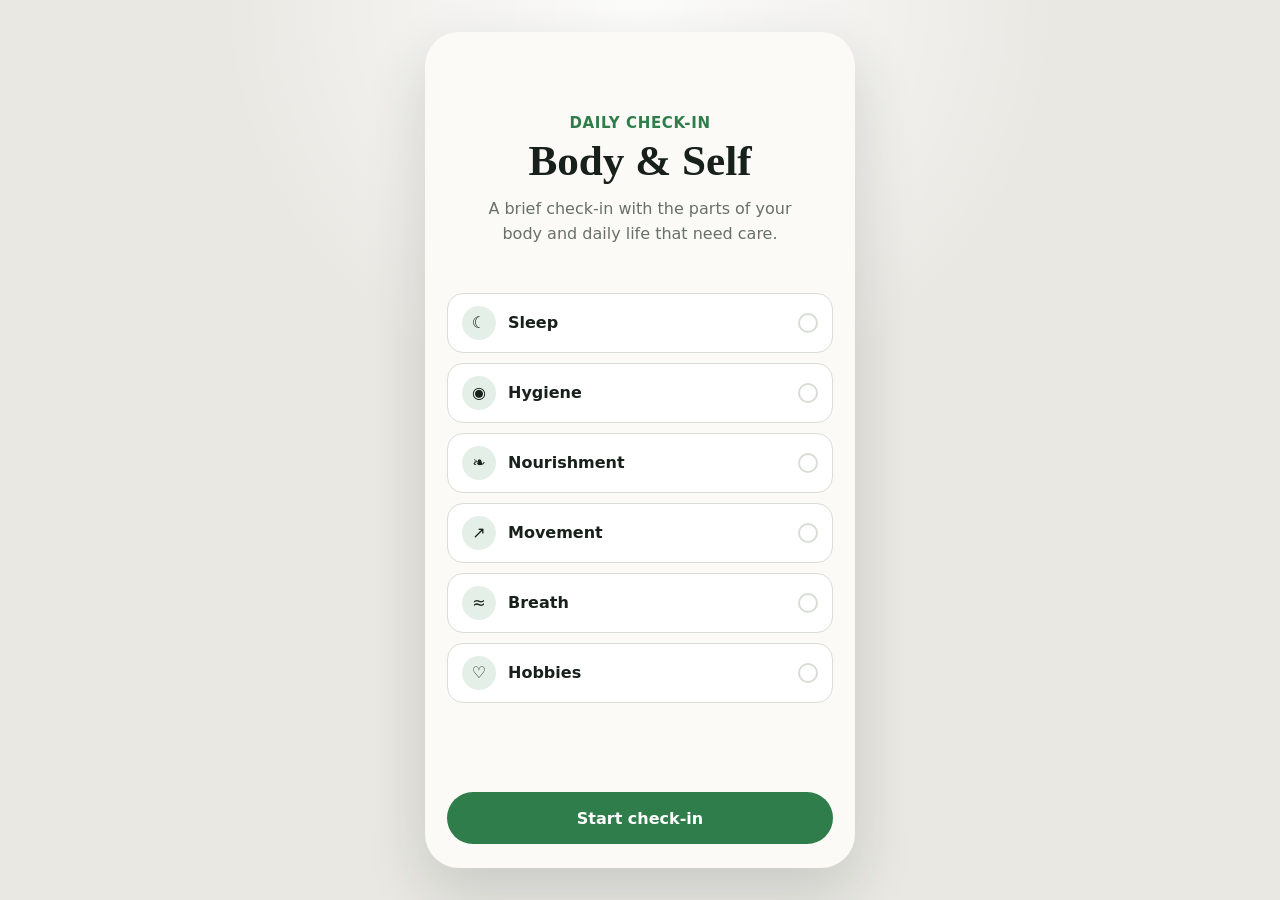
==== index.html @ 9c19ec41 "Load interaction styles" ====
<!doctype html>
<html lang="en">
  <head>
    <meta charset="UTF-8" />
    <meta name="viewport" content="width=device-width, initial-scale=1.0" />
    <meta name="theme-color" content="#f7f5ef" />
    <title>Body & Self Daily Check-In</title>
    <link rel="stylesheet" href="styles.css" />
    <link rel="stylesheet" href="interactions.css" />
  </head>
  <body>
    <main class="app-shell" aria-live="polite">
      <section id="start-screen" class="screen screen--active" aria-labelledby="start-title">
        <header class="start-header"><p class="eyebrow">Daily Check-In</p><h1 id="start-title">Body &amp; Self</h1><p class="intro">A brief check-in with the parts of your body and daily life that need care.</p></header>
        <div id="category-preview" class="category-preview" aria-label="Check-in areas"></div>
        <button id="start-button" class="primary-button" type="button">Start check-in</button>
      </section>
      <section id="checkin-screen" class="screen" aria-labelledby="question-title">
        <header class="checkin-header"><button id="back-button" class="icon-button" type="button" aria-label="Go back">←</button><div class="progress-wrap" aria-label="Check-in progress"><span id="step-label" class="step-label"></span><div class="progress-track" aria-hidden="true"><div id="progress-fill" class="progress-fill"></div></div></div><div class="header-spacer" aria-hidden="true"></div></header>
        <div class="question-block"><div id="category-icon" class="category-icon" aria-hidden="true"></div><h2 id="question-title"></h2></div>
        <div class="slider-block"><input id="feeling-slider" class="feeling-slider" type="range" min="0" max="100" step="1" value="50" aria-describedby="slider-labels" /><div id="slider-labels" class="slider-labels"><span id="low-label"></span><span id="high-label"></span></div></div>
        <section class="ritual-section" aria-labelledby="ritual-title"><div class="section-heading-row"><h3 id="ritual-title">Your rituals</h3><span id="ritual-count" class="ritual-count"></span></div><div id="ritual-list" class="ritual-list" aria-describedby="ritual-reorder-hint"></div><p id="ritual-reorder-hint" class="sr-only">Drag rituals to move them above or below one another.</p><button id="open-add-ritual" class="secondary-button" type="button">＋ Add ritual</button></section>
        <button id="next-button" class="primary-button" type="button">Next</button>
      </section>
      <section id="complete-screen" class="screen" aria-labelledby="complete-title"><div class="complete-mark" aria-hidden="true">✓</div><p class="eyebrow">Check-in complete</p><h1 id="complete-title">You checked in with yourself.</h1><p class="intro">Your answers and rituals have been saved for this session.</p><div id="summary-list" class="summary-list"></div><button id="restart-button" class="primary-button" type="button">Check in again</button></section>
      <div id="page-transition" class="page-transition" aria-hidden="true"><div class="firework-burst"><span></span><span></span><span></span><span></span><span></span><span></span><span></span><span></span><span></span><span></span><span></span><span></span></div></div>
    </main>
    <div id="ritual-modal" class="modal-backdrop" hidden><section class="modal-sheet" role="dialog" aria-modal="true" aria-labelledby="modal-title"><div class="modal-handle" aria-hidden="true"></div><div class="modal-header"><h2 id="modal-title">Add ritual</h2><button id="close-modal" class="icon-button" type="button" aria-label="Close">×</button></div><label class="field-label" for="ritual-input">Name your ritual</label><input id="ritual-input" class="text-input" type="text" maxlength="40" placeholder="e.g. Dim the lights" /><div class="suggestion-section"><h3>Suggestions</h3><div id="suggestion-list" class="suggestion-list"></div></div><button id="add-ritual-button" class="primary-button" type="button" disabled>Add ritual</button></section></div>
    <script src="app.js"></script>
  </body>
</html>
---- styles.css ----
:root {
  color-scheme: light;
  --page: #e9e8e3;
  --surface: #fbfaf6;
  --surface-strong: #ffffff;
  --text: #17201a;
  --muted: #677069;
  --line: #d9ddd7;
  --green: #2f7d4a;
  --green-dark: #235e39;
  --green-soft: #e4f0e7;
  --danger: #8a3d3d;
  --shadow: 0 24px 60px rgba(31, 43, 35, 0.16);
  font-family: Inter, ui-sans-serif, system-ui, -apple-system, BlinkMacSystemFont, "Segoe UI", sans-serif;
}

* {
  box-sizing: border-box;
}

body {
  min-height: 100vh;
  margin: 0;
  background:
    radial-gradient(circle at top, rgba(255,255,255,.9), transparent 38%),
    var(--page);
  color: var(--text);
}

button,
input {
  font: inherit;
}

button {
  cursor: pointer;
}

.app-shell {
  width: min(100%, 430px);
  min-height: 100dvh;
  margin: 0 auto;
  background: var(--surface);
  position: relative;
  overflow: hidden;
}

.screen {
  display: none;
  min-height: 100dvh;
  padding: 28px 22px 24px;
}

.screen--active {
  display: flex;
  flex-direction: column;
}

.start-header {
  text-align: center;
  margin: 54px 0 30px;
}

.eyebrow {
  margin: 0 0 6px;
  color: var(--green);
  font-size: .94rem;
  font-weight: 700;
  letter-spacing: .04em;
  text-transform: uppercase;
}

h1,
h2,
h3,
p {
  margin-top: 0;
}

h1,
h2 {
  font-family: Georgia, "Times New Roman", serif;
  font-weight: 600;
}

h1 {
  font-size: clamp(2rem, 8vw, 2.7rem);
  line-height: 1.05;
  margin-bottom: 14px;
}

h2 {
  font-size: clamp(1.8rem, 7vw, 2.25rem);
  line-height: 1.12;
}

h3 {
  font-size: 1rem;
}

.intro {
  color: var(--muted);
  line-height: 1.55;
  max-width: 34ch;
  margin-left: auto;
  margin-right: auto;
}

.category-preview {
  display: grid;
  gap: 10px;
  margin-bottom: 24px;
}

.category-row,
.ritual-row,
.summary-row {
  display: flex;
  align-items: center;
  gap: 12px;
  min-height: 54px;
  padding: 12px 14px;
  border: 1px solid var(--line);
  border-radius: 16px;
  background: var(--surface-strong);
}

.category-row__icon {
  display: grid;
  place-items: center;
  width: 34px;
  height: 34px;
  flex: 0 0 auto;
  border-radius: 50%;
  background: var(--green-soft);
}

.category-row__name {
  font-weight: 650;
}

.category-row__dot {
  width: 20px;
  height: 20px;
  border: 2px solid var(--line);
  border-radius: 50%;
  margin-left: auto;
}

.primary-button,
.secondary-button {
  width: 100%;
  min-height: 52px;
  border-radius: 999px;
  font-weight: 750;
}

.primary-button {
  border: 0;
  background: var(--green);
  color: white;
  margin-top: auto;
}

.primary-button:hover:not(:disabled) {
  background: var(--green-dark);
}

.primary-button:disabled {
  opacity: .42;
  cursor: default;
}

.secondary-button {
  border: 1px dashed #8aac95;
  background: transparent;
  color: var(--green-dark);
}

.checkin-header {
  display: grid;
  grid-template-columns: 42px 1fr 42px;
  align-items: start;
  gap: 14px;
}

.icon-button {
  width: 42px;
  height: 42px;
  border: 0;
  border-radius: 50%;
  background: transparent;
  color: var(--text);
  font-size: 1.45rem;
}

.icon-button:hover {
  background: #efefe9;
}

.progress-wrap {
  padding-top: 5px;
  text-align: center;
}

.step-label {
  display: block;
  margin-bottom: 9px;
  color: var(--muted);
  font-size: .83rem;
}

.progress-track {
  height: 5px;
  overflow: hidden;
  border-radius: 999px;
  background: #e1e4df;
}

.progress-fill {
  width: 0;
  height: 100%;
  border-radius: inherit;
  background: var(--green);
  transition: width .25s ease;
}

.question-block {
  text-align: center;
  margin: 32px 0 34px;
}

.category-icon {
  display: grid;
  place-items: center;
  width: 64px;
  height: 64px;
  margin: 0 auto 18px;
  border-radius: 50%;
  background: var(--green-soft);
  font-size: 1.8rem;
}

.slider-block {
  margin-bottom: 34px;
}

.feeling-slider {
  width: 100%;
  accent-color: var(--green);
}

.slider-labels {
  display: flex;
  justify-content: space-between;
  margin-top: 8px;
  color: var(--muted);
  font-size: .82rem;
}

.ritual-section {
  margin-bottom: 22px;
}

.section-heading-row {
  display: flex;
  align-items: center;
  justify-content: space-between;
  margin-bottom: 10px;
}

.section-heading-row h3,
.suggestion-section h3 {
  margin-bottom: 0;
}

.ritual-count {
  color: var(--muted);
  font-size: .82rem;
}

.ritual-list {
  display: grid;
  gap: 9px;
  margin-bottom: 12px;
}

.ritual-row {
  min-height: 50px;
}

.ritual-row__name {
  flex: 1;
}

.remove-ritual {
  width: 36px;
  height: 36px;
  border: 0;
  border-radius: 50%;
  background: transparent;
  color: var(--muted);
  font-size: 1.2rem;
}

.remove-ritual:hover {
  background: #f4eaea;
  color: var(--danger);
}

.complete-mark {
  display: grid;
  place-items: center;
  width: 80px;
  height: 80px;
  margin: 70px auto 24px;
  border-radius: 50%;
  background: var(--green-soft);
  color: var(--green);
  font-size: 2.3rem;
  font-weight: 800;
}

#complete-screen {
  text-align: center;
}

.summary-list {
  display: grid;
  gap: 9px;
  margin: 28px 0;
  text-align: left;
}

.summary-row {
  justify-content: space-between;
}

.summary-row__value {
  color: var(--green-dark);
  font-weight: 700;
}

.modal-backdrop {
  position: fixed;
  inset: 0;
  z-index: 20;
  display: flex;
  align-items: flex-end;
  justify-content: center;
  background: rgba(20, 26, 22, .44);
}

.modal-backdrop[hidden] {
  display: none;
}

.modal-sheet {
  width: min(100%, 430px);
  padding: 12px 22px 24px;
  border-radius: 26px 26px 0 0;
  background: var(--surface);
  box-shadow: var(--shadow);
}

.modal-handle {
  width: 42px;
  height: 5px;
  margin: 0 auto 8px;
  border-radius: 999px;
  background: #c8ccc7;
}

.modal-header {
  display: flex;
  align-items: center;
  justify-content: space-between;
  margin-bottom: 18px;
}

.modal-header h2 {
  margin: 0;
  font-family: inherit;
  font-size: 1.25rem;
}

.field-label {
  display: block;
  margin-bottom: 8px;
  font-weight: 650;
}

.text-input {
  width: 100%;
  min-height: 50px;
  padding: 0 14px;
  border: 1px solid var(--line);
  border-radius: 14px;
  background: white;
  color: var(--text);
}

.text-input:focus {
  outline: 3px solid rgba(47, 125, 74, .18);
  border-color: var(--green);
}

.suggestion-section {
  margin: 24px 0;
}

.suggestion-section h3 {
  margin-bottom: 10px;
}

.suggestion-list {
  display: flex;
  flex-wrap: wrap;
  gap: 9px;
}

.suggestion-chip {
  min-height: 40px;
  padding: 0 14px;
  border: 1px solid var(--line);
  border-radius: 999px;
  background: white;
  color: var(--text);
}

.suggestion-chip:hover {
  border-color: #8aac95;
  background: var(--green-soft);
}

@media (min-width: 600px) {
  body {
    padding: 32px 0;
  }

  .app-shell {
    min-height: min(860px, calc(100dvh - 64px));
    border-radius: 34px;
    box-shadow: var(--shadow);
  }

  .screen {
    min-height: min(860px, calc(100dvh - 64px));
  }
}
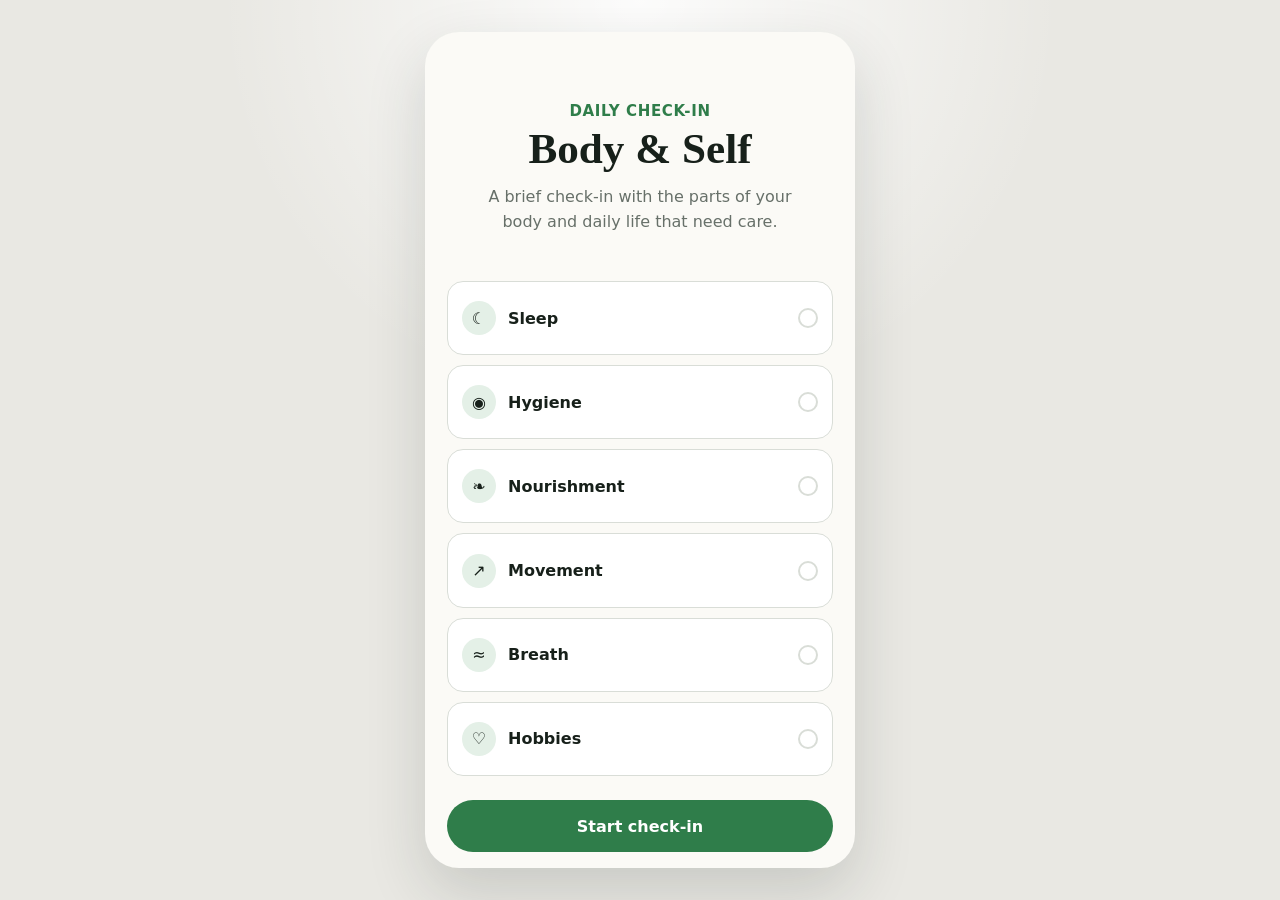
==== commit da53eea0: "Load responsive phone layout" ====
--- a/index.html
+++ b/index.html
@@ -2,11 +2,14 @@
 <html lang="en">
   <head>
     <meta charset="UTF-8" />
-    <meta name="viewport" content="width=device-width, initial-scale=1.0" />
+    <meta name="viewport" content="width=device-width, initial-scale=1.0, viewport-fit=cover" />
     <meta name="theme-color" content="#f7f5ef" />
     <title>Body & Self Daily Check-In</title>
     <link rel="stylesheet" href="styles.css" />
     <link rel="stylesheet" href="interactions.css" />
+    <link rel="stylesheet" href="drag.css" />
+    <link rel="stylesheet" href="slider.css" />
+    <link rel="stylesheet" href="responsive.css" />
   </head>
   <body>
     <main class="app-shell" aria-live="polite">
@@ -27,5 +30,6 @@
     </main>
     <div id="ritual-modal" class="modal-backdrop" hidden><section class="modal-sheet" role="dialog" aria-modal="true" aria-labelledby="modal-title"><div class="modal-handle" aria-hidden="true"></div><div class="modal-header"><h2 id="modal-title">Add ritual</h2><button id="close-modal" class="icon-button" type="button" aria-label="Close">×</button></div><label class="field-label" for="ritual-input">Name your ritual</label><input id="ritual-input" class="text-input" type="text" maxlength="40" placeholder="e.g. Dim the lights" /><div class="suggestion-section"><h3>Suggestions</h3><div id="suggestion-list" class="suggestion-list"></div></div><button id="add-ritual-button" class="primary-button" type="button" disabled>Add ritual</button></section></div>
     <script src="app.js"></script>
+    <script src="slider.js"></script>
   </body>
 </html>
--- a/interactions.css
+++ b/interactions.css
@@ -0,0 +1,191 @@
+.sr-only {
+  position: absolute;
+  width: 1px;
+  height: 1px;
+  padding: 0;
+  margin: -1px;
+  overflow: hidden;
+  clip: rect(0, 0, 0, 0);
+  white-space: nowrap;
+  border: 0;
+}
+
+.ritual-row {
+  position: relative;
+  touch-action: none;
+  user-select: none;
+  transition: transform 150ms ease, border-color 150ms ease, background 150ms ease, opacity 150ms ease;
+}
+
+.drag-handle {
+  flex: 0 0 auto;
+  color: #9aa29c;
+  font-size: 1rem;
+  letter-spacing: -0.25em;
+  cursor: grab;
+}
+
+.is-dragging,
+.is-dragging * {
+  cursor: grabbing !important;
+}
+
+.ritual-list--sorting .ritual-row:not(.ritual-row--dragging) {
+  transition: transform 150ms ease, margin 150ms ease, border-color 150ms ease;
+}
+
+.ritual-row--dragging {
+  opacity: 0.16;
+  border-style: dashed;
+  border-color: var(--green);
+  background: var(--green-soft);
+}
+
+.ritual-row--ghost {
+  position: fixed;
+  z-index: 100;
+  pointer-events: none;
+  margin: 0;
+  opacity: 0.96;
+  border-color: var(--green);
+  box-shadow: 0 14px 30px rgba(31, 43, 35, 0.2);
+  transform: scale(1.02);
+}
+
+.ritual-row.drop-before::before,
+.ritual-row.drop-after::after {
+  content: "";
+  position: absolute;
+  left: 12px;
+  right: 12px;
+  height: 3px;
+  border-radius: 999px;
+  background: var(--green);
+  box-shadow: 0 0 0 4px var(--green-soft);
+}
+
+.ritual-row.drop-before::before {
+  top: -7px;
+}
+
+.ritual-row.drop-after::after {
+  bottom: -7px;
+}
+
+.screen--fading-out {
+  animation: screenFadeOut 150ms ease forwards;
+  pointer-events: none;
+}
+
+.screen--fading-in {
+  animation: screenFadeIn 240ms ease both;
+  pointer-events: none;
+}
+
+@keyframes screenFadeOut {
+  to {
+    opacity: 0;
+    transform: translateY(-4px) scale(0.995);
+  }
+}
+
+@keyframes screenFadeIn {
+  from {
+    opacity: 0;
+    transform: translateY(5px) scale(0.995);
+  }
+  to {
+    opacity: 1;
+    transform: none;
+  }
+}
+
+.page-transition {
+  position: absolute;
+  inset: 0;
+  z-index: 30;
+  display: grid;
+  place-items: center;
+  pointer-events: none;
+  opacity: 0;
+}
+
+.page-transition--active {
+  opacity: 1;
+}
+
+.firework-burst {
+  position: relative;
+  width: 34px;
+  height: 34px;
+  transform: scale(0.5);
+}
+
+.page-transition--active .firework-burst {
+  animation: burstCore 280ms cubic-bezier(.2,.8,.2,1) both;
+}
+
+.firework-burst::after {
+  content: "";
+  position: absolute;
+  inset: 12px;
+  border-radius: 50%;
+  background: var(--green);
+}
+
+.firework-burst span {
+  position: absolute;
+  left: 15px;
+  top: 15px;
+  width: 4px;
+  height: 12px;
+  border-radius: 999px;
+  background: var(--green);
+  transform-origin: 2px 2px;
+  opacity: 0;
+}
+
+.firework-burst span:nth-child(1) { --angle: 0deg; }
+.firework-burst span:nth-child(2) { --angle: 30deg; }
+.firework-burst span:nth-child(3) { --angle: 60deg; }
+.firework-burst span:nth-child(4) { --angle: 90deg; }
+.firework-burst span:nth-child(5) { --angle: 120deg; }
+.firework-burst span:nth-child(6) { --angle: 150deg; }
+.firework-burst span:nth-child(7) { --angle: 180deg; }
+.firework-burst span:nth-child(8) { --angle: 210deg; }
+.firework-burst span:nth-child(9) { --angle: 240deg; }
+.firework-burst span:nth-child(10) { --angle: 270deg; }
+.firework-burst span:nth-child(11) { --angle: 300deg; }
+.firework-burst span:nth-child(12) { --angle: 330deg; }
+
+.page-transition--active .firework-burst span {
+  animation: fireworkRay 330ms cubic-bezier(.16,.8,.3,1) both;
+}
+
+@keyframes burstCore {
+  0% { transform: scale(0.2); opacity: 0; }
+  35% { transform: scale(1); opacity: 1; }
+  100% { transform: scale(0.75); opacity: 0; }
+}
+
+@keyframes fireworkRay {
+  0% { opacity: 0; transform: rotate(var(--angle)) translateY(0) scaleY(0.4); }
+  30% { opacity: 1; }
+  100% { opacity: 0; transform: rotate(var(--angle)) translateY(-24px) scaleY(0.2); }
+}
+
+@media (prefers-reduced-motion: reduce) {
+  .ritual-row,
+  .ritual-list--sorting .ritual-row,
+  .screen--fading-out,
+  .screen--fading-in,
+  .page-transition--active .firework-burst,
+  .page-transition--active .firework-burst span {
+    animation: none;
+    transition: none;
+  }
+
+  .page-transition--active {
+    opacity: 0;
+  }
+}
--- a/drag.css
+++ b/drag.css
@@ -0,0 +1,112 @@
+body.is-dragging {
+  cursor: grabbing;
+  user-select: none;
+  overscroll-behavior: contain;
+}
+
+.ritual-row {
+  position: relative;
+  touch-action: none;
+  cursor: grab;
+  transition: transform 140ms ease, border-color 140ms ease, background-color 140ms ease, opacity 140ms ease;
+}
+
+.ritual-row:active {
+  cursor: grabbing;
+}
+
+.ritual-menu {
+  display: grid;
+  place-items: center;
+  width: 34px;
+  height: 34px;
+  flex: 0 0 auto;
+  padding: 0 0 8px;
+  border: 0;
+  border-radius: 50%;
+  background: transparent;
+  color: var(--muted);
+  font-size: 1.2rem;
+  font-weight: 700;
+  letter-spacing: .08em;
+  line-height: 1;
+  cursor: pointer;
+}
+
+.ritual-menu:hover,
+.ritual-menu:focus-visible {
+  background: var(--green-soft);
+  color: var(--green-dark);
+}
+
+.ritual-edit-input {
+  min-width: 0;
+  flex: 1;
+  height: 38px;
+  padding: 0 10px;
+  border: 1px solid var(--green);
+  border-radius: 10px;
+  background: white;
+  color: var(--text);
+  font: inherit;
+}
+
+.ritual-edit-input:focus {
+  outline: 3px solid rgba(47, 125, 74, .18);
+}
+
+.ritual-row--editing {
+  cursor: default;
+  touch-action: auto;
+  border-color: #8aac95;
+}
+
+.ritual-row--placeholder {
+  opacity: 0.28;
+  border-style: dashed;
+  background: var(--green-soft);
+}
+
+.ritual-row--ghost {
+  position: fixed;
+  z-index: 1000;
+  margin: 0;
+  pointer-events: none;
+  cursor: grabbing;
+  opacity: 0.98;
+  box-shadow: 0 18px 38px rgba(31, 43, 35, 0.24);
+  transform: scale(1.025);
+  transition: none !important;
+  will-change: left, top;
+}
+
+.ritual-list--sorting .ritual-row:not(.ritual-row--placeholder) {
+  transition: transform 120ms ease, border-color 120ms ease, background-color 120ms ease;
+}
+
+.ritual-row.drop-before::before,
+.ritual-row.drop-after::after {
+  content: "";
+  position: absolute;
+  left: 10px;
+  right: 10px;
+  height: 3px;
+  border-radius: 999px;
+  background: var(--green);
+  pointer-events: none;
+}
+
+.ritual-row.drop-before::before {
+  top: -6px;
+}
+
+.ritual-row.drop-after::after {
+  bottom: -6px;
+}
+
+@media (prefers-reduced-motion: reduce) {
+  .ritual-row,
+  .ritual-list--sorting .ritual-row {
+    transition: none;
+  }
+}
--- a/slider.css
+++ b/slider.css
@@ -0,0 +1,83 @@
+.feeling-slider {
+  --slider-position: 50%;
+  --slider-color: hsl(60 72% 46%);
+  width: 100%;
+  height: 28px;
+  margin: 0;
+  appearance: none;
+  -webkit-appearance: none;
+  background: transparent;
+  cursor: pointer;
+}
+
+.feeling-slider::-webkit-slider-runnable-track {
+  height: 10px;
+  border-radius: 999px;
+  background: linear-gradient(
+    to right,
+    var(--slider-color) 0%,
+    var(--slider-color) var(--slider-position),
+    #e1e4df var(--slider-position),
+    #e1e4df 100%
+  );
+  box-shadow: inset 0 0 0 1px rgba(23, 32, 26, 0.06);
+}
+
+.feeling-slider::-webkit-slider-thumb {
+  width: 25px;
+  height: 25px;
+  margin-top: -7.5px;
+  appearance: none;
+  -webkit-appearance: none;
+  border: 3px solid white;
+  border-radius: 50%;
+  background: var(--slider-color);
+  box-shadow: 0 2px 8px rgba(23, 32, 26, 0.24);
+  transition: background-color 90ms linear, transform 120ms ease;
+}
+
+.feeling-slider:hover::-webkit-slider-thumb,
+.feeling-slider:focus-visible::-webkit-slider-thumb {
+  transform: scale(1.08);
+}
+
+.feeling-slider::-moz-range-track {
+  height: 10px;
+  border-radius: 999px;
+  background: #e1e4df;
+  box-shadow: inset 0 0 0 1px rgba(23, 32, 26, 0.06);
+}
+
+.feeling-slider::-moz-range-progress {
+  height: 10px;
+  border-radius: 999px;
+  background: var(--slider-color);
+}
+
+.feeling-slider::-moz-range-thumb {
+  width: 19px;
+  height: 19px;
+  border: 3px solid white;
+  border-radius: 50%;
+  background: var(--slider-color);
+  box-shadow: 0 2px 8px rgba(23, 32, 26, 0.24);
+  transition: background-color 90ms linear, transform 120ms ease;
+}
+
+.feeling-slider:hover::-moz-range-thumb,
+.feeling-slider:focus-visible::-moz-range-thumb {
+  transform: scale(1.08);
+}
+
+.feeling-slider:focus-visible {
+  outline: 3px solid color-mix(in srgb, var(--slider-color) 25%, transparent);
+  outline-offset: 5px;
+  border-radius: 999px;
+}
+
+@media (prefers-reduced-motion: reduce) {
+  .feeling-slider::-webkit-slider-thumb,
+  .feeling-slider::-moz-range-thumb {
+    transition: none;
+  }
+}
--- a/responsive.css
+++ b/responsive.css
@@ -0,0 +1,303 @@
+html,
+body {
+  width: 100%;
+  min-width: 0;
+  min-height: 100%;
+}
+
+body {
+  min-height: 100svh;
+  overflow-x: hidden;
+}
+
+.app-shell {
+  width: min(100%, 430px);
+  height: 100svh;
+  min-height: 100svh;
+  overflow: hidden;
+}
+
+.screen {
+  width: 100%;
+  height: 100%;
+  min-height: 0;
+  padding:
+    max(16px, env(safe-area-inset-top))
+    clamp(14px, 5vw, 22px)
+    max(16px, env(safe-area-inset-bottom));
+  overflow: hidden;
+}
+
+.screen--active {
+  display: flex;
+  flex-direction: column;
+}
+
+#checkin-screen {
+  gap: 0;
+}
+
+.checkin-header {
+  flex: 0 0 auto;
+}
+
+.question-block {
+  flex: 0 0 auto;
+  margin: clamp(12px, 3.8vh, 32px) 0 clamp(14px, 3.8vh, 34px);
+}
+
+.category-icon {
+  width: clamp(46px, 8.5vh, 64px);
+  height: clamp(46px, 8.5vh, 64px);
+  margin-bottom: clamp(9px, 2vh, 18px);
+  font-size: clamp(1.35rem, 4.5vh, 1.8rem);
+}
+
+h2 {
+  margin-bottom: 0;
+  font-size: clamp(1.55rem, 6.7vw, 2.25rem);
+}
+
+.slider-block {
+  flex: 0 0 auto;
+  margin-bottom: clamp(14px, 3.6vh, 34px);
+}
+
+.ritual-section {
+  display: flex;
+  min-height: 0;
+  flex: 1 1 auto;
+  flex-direction: column;
+  margin-bottom: clamp(10px, 2vh, 22px);
+}
+
+.section-heading-row {
+  flex: 0 0 auto;
+}
+
+.ritual-list {
+  min-height: 0;
+  flex: 1 1 auto;
+  overflow-y: auto;
+  overscroll-behavior: contain;
+  scrollbar-width: thin;
+  padding: 2px 1px;
+}
+
+.ritual-row {
+  min-width: 0;
+}
+
+.ritual-row__name {
+  min-width: 0;
+  overflow-wrap: anywhere;
+}
+
+.secondary-button,
+#next-button {
+  flex: 0 0 auto;
+}
+
+#next-button {
+  margin-top: 0;
+}
+
+.start-header {
+  flex: 0 0 auto;
+  margin: clamp(18px, 6vh, 54px) 0 clamp(14px, 3.5vh, 30px);
+}
+
+.category-preview {
+  min-height: 0;
+  flex: 1 1 auto;
+  overflow-y: auto;
+  overscroll-behavior: contain;
+  margin-bottom: clamp(14px, 3vh, 24px);
+}
+
+#start-screen > .primary-button,
+#complete-screen > .primary-button {
+  flex: 0 0 auto;
+}
+
+#complete-screen {
+  overflow-y: auto;
+}
+
+.complete-mark {
+  flex: 0 0 auto;
+  width: clamp(62px, 10vh, 80px);
+  height: clamp(62px, 10vh, 80px);
+  margin: clamp(24px, 8vh, 70px) auto clamp(14px, 3vh, 24px);
+}
+
+.summary-list {
+  margin: clamp(16px, 3vh, 28px) 0;
+}
+
+.modal-sheet {
+  max-height: min(88svh, 720px);
+  padding-bottom: max(18px, env(safe-area-inset-bottom));
+  overflow-y: auto;
+}
+
+@media (max-width: 359px) {
+  .screen {
+    padding-left: 12px;
+    padding-right: 12px;
+  }
+
+  .checkin-header {
+    grid-template-columns: 38px 1fr 38px;
+    gap: 8px;
+  }
+
+  .icon-button {
+    width: 38px;
+    height: 38px;
+  }
+
+  .category-row,
+  .ritual-row,
+  .summary-row {
+    gap: 9px;
+    padding: 9px 10px;
+    border-radius: 13px;
+  }
+
+  .remove-ritual,
+  .edit-ritual {
+    width: 32px;
+    height: 32px;
+  }
+
+  .slider-labels {
+    font-size: .76rem;
+  }
+}
+
+@media (max-height: 700px) {
+  .screen {
+    padding-top: max(10px, env(safe-area-inset-top));
+    padding-bottom: max(10px, env(safe-area-inset-bottom));
+  }
+
+  .question-block {
+    margin: 8px 0 12px;
+  }
+
+  .category-icon {
+    width: 42px;
+    height: 42px;
+    margin-bottom: 7px;
+    font-size: 1.3rem;
+  }
+
+  h2 {
+    font-size: clamp(1.35rem, 5.8vw, 1.8rem);
+  }
+
+  .slider-block {
+    margin-bottom: 10px;
+  }
+
+  .ritual-section {
+    margin-bottom: 8px;
+  }
+
+  .ritual-list {
+    gap: 6px;
+    margin-bottom: 8px;
+  }
+
+  .ritual-row {
+    min-height: 42px;
+    padding-top: 7px;
+    padding-bottom: 7px;
+  }
+
+  .primary-button,
+  .secondary-button {
+    min-height: 44px;
+  }
+
+  .start-header {
+    margin: 12px 0 12px;
+  }
+
+  .category-preview {
+    gap: 6px;
+    margin-bottom: 10px;
+  }
+
+  .category-row {
+    min-height: 44px;
+    padding-top: 7px;
+    padding-bottom: 7px;
+  }
+}
+
+@media (max-height: 600px) {
+  .eyebrow {
+    font-size: .78rem;
+  }
+
+  .intro {
+    font-size: .9rem;
+    line-height: 1.35;
+  }
+
+  .step-label {
+    margin-bottom: 5px;
+  }
+
+  .question-block {
+    margin: 5px 0 8px;
+  }
+
+  .category-icon {
+    width: 36px;
+    height: 36px;
+    margin-bottom: 5px;
+    font-size: 1.15rem;
+  }
+
+  h2 {
+    font-size: 1.3rem;
+  }
+
+  .slider-labels {
+    margin-top: 4px;
+  }
+
+  .section-heading-row {
+    margin-bottom: 5px;
+  }
+
+  .ritual-row {
+    min-height: 38px;
+    padding-top: 5px;
+    padding-bottom: 5px;
+  }
+
+  .primary-button,
+  .secondary-button {
+    min-height: 40px;
+  }
+}
+
+@media (min-width: 600px) {
+  body {
+    min-height: 100vh;
+  }
+
+  .app-shell {
+    height: min(860px, calc(100dvh - 64px));
+    min-height: 0;
+  }
+
+  .screen {
+    height: 100%;
+    min-height: 0;
+  }
+}
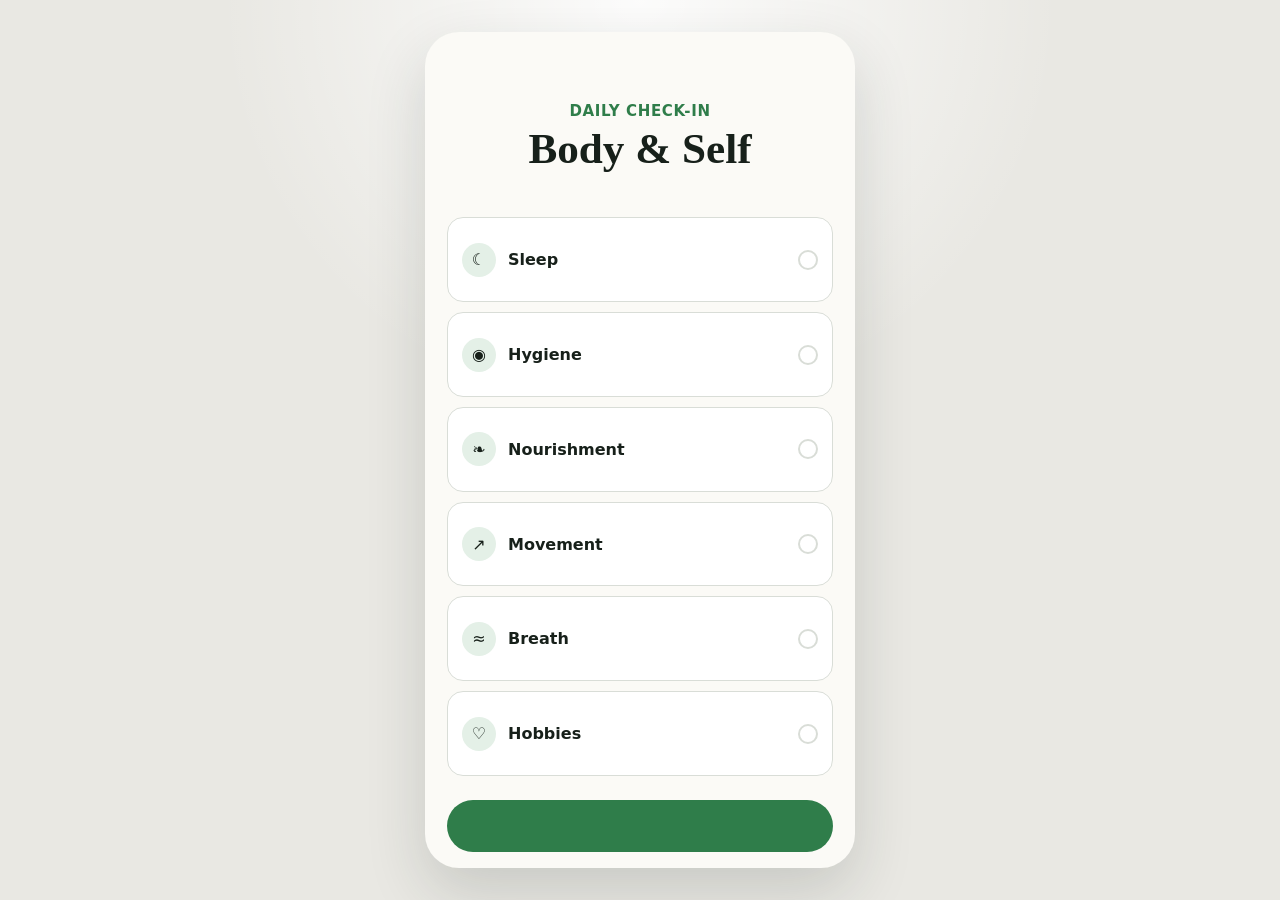
==== commit 5d612292: "Add staged ritual and rating screens" ====
--- a/index.html
+++ b/index.html
@@ -10,26 +10,100 @@
     <link rel="stylesheet" href="drag.css" />
     <link rel="stylesheet" href="slider.css" />
     <link rel="stylesheet" href="responsive.css" />
+    <link rel="stylesheet" href="flow.css" />
   </head>
   <body>
     <main class="app-shell" aria-live="polite">
       <section id="start-screen" class="screen screen--active" aria-labelledby="start-title">
-        <header class="start-header"><p class="eyebrow">Daily Check-In</p><h1 id="start-title">Body &amp; Self</h1><p class="intro">A brief check-in with the parts of your body and daily life that need care.</p></header>
+        <header class="start-header">
+          <p class="eyebrow">Daily Check-In</p>
+          <h1 id="start-title">Body &amp; Self</h1>
+          <p id="start-intro" class="intro"></p>
+        </header>
         <div id="category-preview" class="category-preview" aria-label="Check-in areas"></div>
-        <button id="start-button" class="primary-button" type="button">Start check-in</button>
+        <button id="start-button" class="primary-button" type="button"></button>
       </section>
+
       <section id="checkin-screen" class="screen" aria-labelledby="question-title">
-        <header class="checkin-header"><button id="back-button" class="icon-button" type="button" aria-label="Go back">←</button><div class="progress-wrap" aria-label="Check-in progress"><span id="step-label" class="step-label"></span><div class="progress-track" aria-hidden="true"><div id="progress-fill" class="progress-fill"></div></div></div><div class="header-spacer" aria-hidden="true"></div></header>
-        <div class="question-block"><div id="category-icon" class="category-icon" aria-hidden="true"></div><h2 id="question-title"></h2></div>
-        <div class="slider-block"><input id="feeling-slider" class="feeling-slider" type="range" min="0" max="100" step="1" value="50" aria-describedby="slider-labels" /><div id="slider-labels" class="slider-labels"><span id="low-label"></span><span id="high-label"></span></div></div>
-        <section class="ritual-section" aria-labelledby="ritual-title"><div class="section-heading-row"><h3 id="ritual-title">Your rituals</h3><span id="ritual-count" class="ritual-count"></span></div><div id="ritual-list" class="ritual-list" aria-describedby="ritual-reorder-hint"></div><p id="ritual-reorder-hint" class="sr-only">Drag rituals to move them above or below one another.</p><button id="open-add-ritual" class="secondary-button" type="button">＋ Add ritual</button></section>
-        <button id="next-button" class="primary-button" type="button">Next</button>
+        <header class="checkin-header">
+          <button id="back-button" class="icon-button" type="button" aria-label="Go back">←</button>
+          <div class="progress-wrap" aria-label="Check-in progress">
+            <span id="step-label" class="step-label"></span>
+            <div class="progress-track" aria-hidden="true"><div id="progress-fill" class="progress-fill"></div></div>
+          </div>
+          <div class="header-spacer" aria-hidden="true"></div>
+        </header>
+
+        <div class="stage-content">
+          <div class="question-block">
+            <div id="category-icon" class="category-icon" aria-hidden="true"></div>
+            <p id="stage-eyebrow" class="stage-eyebrow"></p>
+            <h2 id="question-title"></h2>
+            <p id="stage-support" class="stage-support"></p>
+          </div>
+
+          <section id="setup-panel" class="stage-panel setup-panel" aria-label="Ritual setup">
+            <section class="ritual-section" aria-labelledby="ritual-title">
+              <div class="section-heading-row">
+                <h3 id="ritual-title">Your rituals</h3>
+                <span id="ritual-count" class="ritual-count"></span>
+              </div>
+              <div id="ritual-list" class="ritual-list" aria-describedby="ritual-reorder-hint"></div>
+              <p id="ritual-reorder-hint" class="sr-only">Drag rituals to move them above or below one another.</p>
+              <button id="open-add-ritual" class="secondary-button" type="button">＋ Add ritual</button>
+            </section>
+          </section>
+
+          <section id="rating-panel" class="stage-panel rating-panel" aria-label="Daily rating" hidden>
+            <div class="slider-block">
+              <input id="feeling-slider" class="feeling-slider" type="range" min="0" max="100" step="1" value="50" aria-describedby="slider-labels previous-answer" />
+              <div id="slider-labels" class="slider-labels"><span id="low-label"></span><span id="high-label"></span></div>
+            </div>
+            <p id="previous-answer" class="previous-answer" hidden></p>
+          </section>
+
+          <section id="reflection-panel" class="stage-panel reflection-panel" aria-label="Reflect on change" hidden>
+            <div id="change-summary" class="change-summary"></div>
+            <div class="section-heading-row reflection-heading">
+              <h3>What may have influenced it?</h3>
+              <span id="reflection-count" class="ritual-count"></span>
+            </div>
+            <div id="reflection-rituals" class="reflection-options"></div>
+            <label class="field-label reflection-label" for="reflection-note">Anything else you noticed?</label>
+            <textarea id="reflection-note" class="text-input reflection-note" maxlength="240" rows="3" placeholder="Add a short note (optional)"></textarea>
+          </section>
+        </div>
+
+        <div id="stage-actions" class="stage-actions">
+          <button id="skip-reflection" class="tertiary-button" type="button" hidden>Skip</button>
+          <button id="next-button" class="primary-button" type="button">Continue</button>
+        </div>
       </section>
-      <section id="complete-screen" class="screen" aria-labelledby="complete-title"><div class="complete-mark" aria-hidden="true">✓</div><p class="eyebrow">Check-in complete</p><h1 id="complete-title">You checked in with yourself.</h1><p class="intro">Your answers and rituals have been saved for this session.</p><div id="summary-list" class="summary-list"></div><button id="restart-button" class="primary-button" type="button">Check in again</button></section>
+
+      <section id="complete-screen" class="screen" aria-labelledby="complete-title">
+        <div class="complete-mark" aria-hidden="true">✓</div>
+        <p class="eyebrow">Check-in complete</p>
+        <h1 id="complete-title">You checked in with yourself.</h1>
+        <p id="complete-intro" class="intro"></p>
+        <div id="summary-list" class="summary-list"></div>
+        <button id="restart-button" class="primary-button" type="button">Check in again</button>
+      </section>
+
       <div id="page-transition" class="page-transition" aria-hidden="true"><div class="firework-burst"><span></span><span></span><span></span><span></span><span></span><span></span><span></span><span></span><span></span><span></span><span></span><span></span></div></div>
     </main>
-    <div id="ritual-modal" class="modal-backdrop" hidden><section class="modal-sheet" role="dialog" aria-modal="true" aria-labelledby="modal-title"><div class="modal-handle" aria-hidden="true"></div><div class="modal-header"><h2 id="modal-title">Add ritual</h2><button id="close-modal" class="icon-button" type="button" aria-label="Close">×</button></div><label class="field-label" for="ritual-input">Name your ritual</label><input id="ritual-input" class="text-input" type="text" maxlength="40" placeholder="e.g. Dim the lights" /><div class="suggestion-section"><h3>Suggestions</h3><div id="suggestion-list" class="suggestion-list"></div></div><button id="add-ritual-button" class="primary-button" type="button" disabled>Add ritual</button></section></div>
+
+    <div id="ritual-modal" class="modal-backdrop" hidden>
+      <section class="modal-sheet" role="dialog" aria-modal="true" aria-labelledby="modal-title">
+        <div class="modal-handle" aria-hidden="true"></div>
+        <div class="modal-header"><h2 id="modal-title">Add ritual</h2><button id="close-modal" class="icon-button" type="button" aria-label="Close">×</button></div>
+        <label class="field-label" for="ritual-input">Name your ritual</label>
+        <input id="ritual-input" class="text-input" type="text" maxlength="40" placeholder="e.g. Dim the lights" />
+        <div class="suggestion-section"><h3>Suggestions</h3><div id="suggestion-list" class="suggestion-list"></div></div>
+        <button id="add-ritual-button" class="primary-button" type="button" disabled>Add ritual</button>
+      </section>
+    </div>
+
     <script src="app.js"></script>
     <script src="slider.js"></script>
   </body>
-</html>+</html>
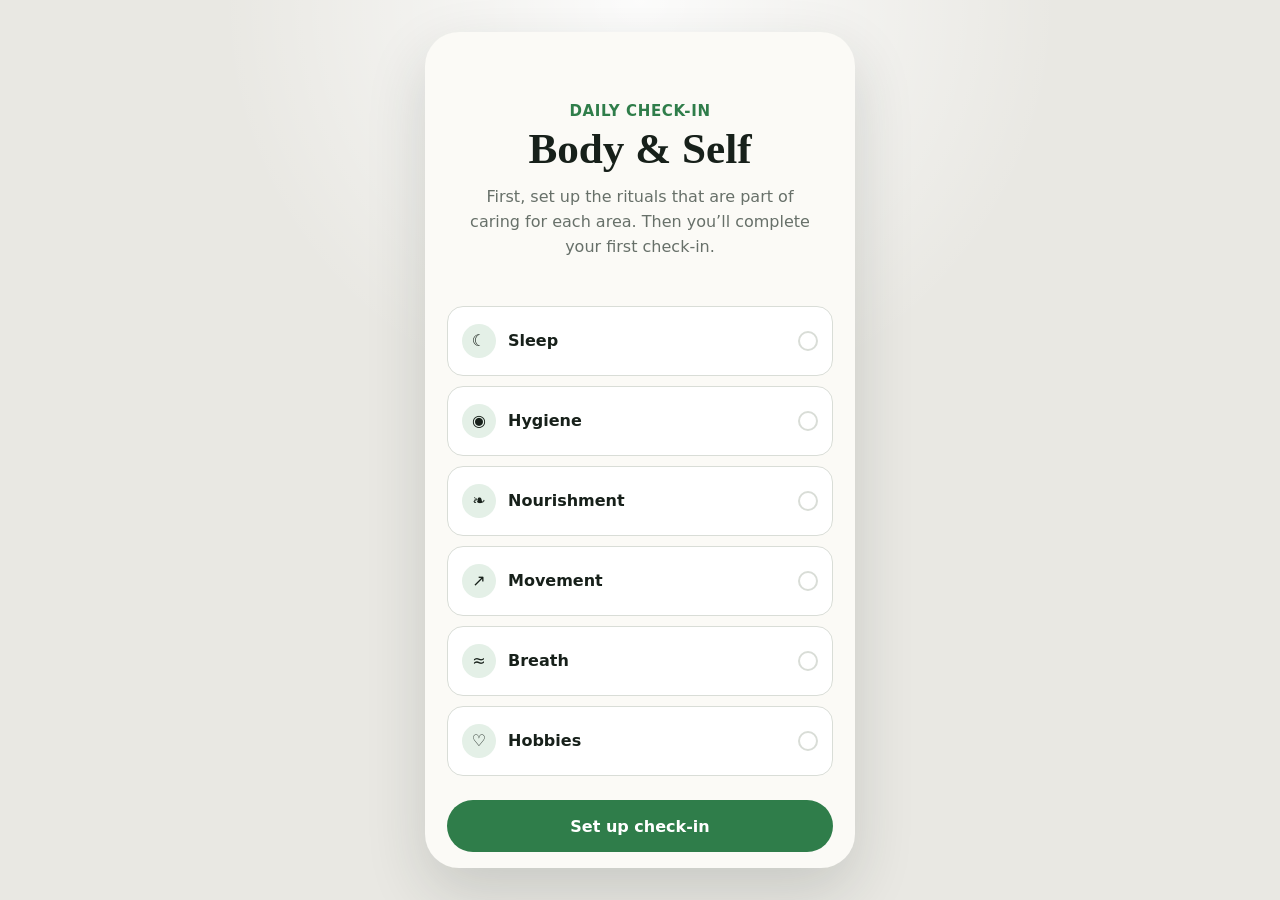
==== commit 2ff0471a: "Align ritual screens with approved flow" ====
--- a/index.html
+++ b/index.html
@@ -18,10 +18,10 @@
         <header class="start-header">
           <p class="eyebrow">Daily Check-In</p>
           <h1 id="start-title">Body &amp; Self</h1>
-          <p id="start-intro" class="intro"></p>
+          <p id="start-intro" class="intro">A brief check-in with the parts of your body and daily life that need care.</p>
         </header>
         <div id="category-preview" class="category-preview" aria-label="Check-in areas"></div>
-        <button id="start-button" class="primary-button" type="button"></button>
+        <button id="start-button" class="primary-button" type="button">Start check-in</button>
       </section>
 
       <section id="checkin-screen" class="screen" aria-labelledby="question-title">
@@ -37,17 +37,15 @@
         <div class="stage-content">
           <div class="question-block">
             <div id="category-icon" class="category-icon" aria-hidden="true"></div>
-            <p id="stage-eyebrow" class="stage-eyebrow"></p>
             <h2 id="question-title"></h2>
-            <p id="stage-support" class="stage-support"></p>
           </div>
 
           <section id="setup-panel" class="stage-panel setup-panel" aria-label="Ritual setup">
-            <section class="ritual-section" aria-labelledby="ritual-title">
-              <div class="section-heading-row">
-                <h3 id="ritual-title">Your rituals</h3>
-                <span id="ritual-count" class="ritual-count"></span>
-              </div>
+            <div class="setup-copy">
+              <p id="setup-definition"></p>
+              <p id="setup-purpose"></p>
+            </div>
+            <section class="ritual-section" aria-label="Your rituals">
               <div id="ritual-list" class="ritual-list" aria-describedby="ritual-reorder-hint"></div>
               <p id="ritual-reorder-hint" class="sr-only">Drag rituals to move them above or below one another.</p>
               <button id="open-add-ritual" class="secondary-button" type="button">＋ Add ritual</button>
@@ -56,26 +54,17 @@
 
           <section id="rating-panel" class="stage-panel rating-panel" aria-label="Daily rating" hidden>
             <div class="slider-block">
-              <input id="feeling-slider" class="feeling-slider" type="range" min="0" max="100" step="1" value="50" aria-describedby="slider-labels previous-answer" />
+              <input id="feeling-slider" class="feeling-slider" type="range" min="0" max="100" step="1" value="50" aria-describedby="slider-labels previous-answer current-answer" />
               <div id="slider-labels" class="slider-labels"><span id="low-label"></span><span id="high-label"></span></div>
             </div>
-            <p id="previous-answer" class="previous-answer" hidden></p>
-          </section>
-
-          <section id="reflection-panel" class="stage-panel reflection-panel" aria-label="Reflect on change" hidden>
-            <div id="change-summary" class="change-summary"></div>
-            <div class="section-heading-row reflection-heading">
-              <h3>What may have influenced it?</h3>
-              <span id="reflection-count" class="ritual-count"></span>
+            <div class="rating-context">
+              <p id="previous-answer" class="rating-context__line" hidden></p>
+              <p id="current-answer" class="rating-context__line"></p>
             </div>
-            <div id="reflection-rituals" class="reflection-options"></div>
-            <label class="field-label reflection-label" for="reflection-note">Anything else you noticed?</label>
-            <textarea id="reflection-note" class="text-input reflection-note" maxlength="240" rows="3" placeholder="Add a short note (optional)"></textarea>
           </section>
         </div>
 
-        <div id="stage-actions" class="stage-actions">
-          <button id="skip-reflection" class="tertiary-button" type="button" hidden>Skip</button>
+        <div class="stage-actions">
           <button id="next-button" class="primary-button" type="button">Continue</button>
         </div>
       </section>
@@ -92,6 +81,31 @@
       <div id="page-transition" class="page-transition" aria-hidden="true"><div class="firework-burst"><span></span><span></span><span></span><span></span><span></span><span></span><span></span><span></span><span></span><span></span><span></span><span></span></div></div>
     </main>
 
+    <div id="reflection-modal" class="modal-backdrop" hidden>
+      <section class="modal-sheet reflection-sheet" role="dialog" aria-modal="true" aria-labelledby="reflection-title">
+        <div class="modal-handle" aria-hidden="true"></div>
+        <div class="modal-header">
+          <h2 id="reflection-title"></h2>
+          <button id="close-reflection" class="icon-button" type="button" aria-label="Close">×</button>
+        </div>
+        <p id="reflection-question" class="reflection-question"></p>
+        <div id="reflection-rituals" class="reflection-options" aria-label="Rituals that may have contributed"></div>
+        <button id="open-reflection-note" class="secondary-button reflection-note-toggle" type="button">＋ Something else</button>
+        <div id="reflection-note-wrap" class="reflection-note-wrap" hidden>
+          <label class="field-label" for="reflection-note">What else happened?</label>
+          <textarea id="reflection-note" class="text-input reflection-note" maxlength="240" rows="3" placeholder="Add a short explanation"></textarea>
+        </div>
+        <div class="reflection-outcomes" aria-label="Other responses">
+          <button class="outcome-button" type="button" data-outcome="none" aria-pressed="false">None</button>
+          <button class="outcome-button" type="button" data-outcome="not-sure" aria-pressed="false">Not sure</button>
+        </div>
+        <div class="reflection-actions">
+          <button id="skip-reflection" class="tertiary-button" type="button">Skip</button>
+          <button id="continue-reflection" class="primary-button" type="button">Continue</button>
+        </div>
+      </section>
+    </div>
+
     <div id="ritual-modal" class="modal-backdrop" hidden>
       <section class="modal-sheet" role="dialog" aria-modal="true" aria-labelledby="modal-title">
         <div class="modal-handle" aria-hidden="true"></div>
--- a/flow.css
+++ b/flow.css
@@ -0,0 +1,283 @@
+[hidden] {
+  display: none !important;
+}
+
+button,
+input,
+textarea {
+  font: inherit;
+}
+
+.stage-content {
+  display: flex;
+  min-height: 0;
+  flex: 1 1 auto;
+  flex-direction: column;
+}
+
+.stage-panel {
+  min-height: 0;
+  flex: 1 1 auto;
+}
+
+.stage-panel:not([hidden]) {
+  display: flex;
+  flex-direction: column;
+}
+
+.stage-eyebrow {
+  margin: 0 0 7px;
+  color: var(--green);
+  font-size: .78rem;
+  font-weight: 750;
+  letter-spacing: .06em;
+  text-transform: uppercase;
+}
+
+.stage-support {
+  max-width: 36ch;
+  margin: 12px auto 0;
+  color: var(--muted);
+  font-size: .94rem;
+  line-height: 1.48;
+}
+
+.setup-panel .ritual-section {
+  display: flex;
+  min-height: 0;
+  flex: 1 1 auto;
+  flex-direction: column;
+}
+
+.rating-panel {
+  justify-content: flex-start;
+  padding-top: clamp(8px, 2.5vh, 24px);
+}
+
+.rating-panel .slider-block {
+  margin-bottom: 18px;
+}
+
+.previous-answer {
+  margin: 0;
+  color: var(--muted);
+  font-size: .88rem;
+  text-align: center;
+}
+
+.stage-actions {
+  display: flex;
+  flex: 0 0 auto;
+  gap: 10px;
+  padding-top: 8px;
+}
+
+.stage-actions .primary-button {
+  margin-top: 0;
+}
+
+.stage-actions--split .primary-button {
+  flex: 1.6 1 0;
+  width: auto;
+}
+
+.tertiary-button {
+  min-height: 52px;
+  flex: 1 1 0;
+  padding: 0 18px;
+  border: 1px solid var(--line);
+  border-radius: 999px;
+  background: transparent;
+  color: var(--muted);
+  font-weight: 700;
+}
+
+.tertiary-button:hover {
+  border-color: #aeb5af;
+  background: #efefe9;
+  color: var(--text);
+}
+
+.empty-state {
+  margin: 0;
+  padding: 18px;
+  border: 1px dashed var(--line);
+  border-radius: 16px;
+  color: var(--muted);
+  line-height: 1.45;
+  text-align: center;
+}
+
+.category-row__dot--saved {
+  display: grid;
+  place-items: center;
+  border-color: var(--green);
+  background: var(--green-soft);
+  color: var(--green-dark);
+  font-size: .75rem;
+  font-weight: 800;
+}
+
+.reflection-panel {
+  overflow-y: auto;
+  overscroll-behavior: contain;
+  padding: 1px;
+}
+
+.change-summary {
+  display: grid;
+  grid-template-columns: minmax(0, 1fr) auto minmax(0, 1fr);
+  align-items: center;
+  gap: 10px;
+  margin-bottom: 24px;
+}
+
+.change-summary__item {
+  min-width: 0;
+  padding: 13px 12px;
+  border: 1px solid var(--line);
+  border-radius: 15px;
+  background: var(--surface-strong);
+  text-align: center;
+}
+
+.change-summary__item span {
+  display: block;
+  margin-bottom: 4px;
+  color: var(--muted);
+  font-size: .75rem;
+}
+
+.change-summary__item strong {
+  display: block;
+  overflow-wrap: anywhere;
+  color: var(--green-dark);
+  font-size: .9rem;
+  line-height: 1.25;
+}
+
+.change-summary__arrow {
+  color: var(--muted);
+  font-size: 1.1rem;
+}
+
+.reflection-heading {
+  margin-bottom: 10px;
+}
+
+.reflection-options {
+  display: grid;
+  gap: 8px;
+  margin-bottom: 20px;
+}
+
+.reflection-option {
+  display: flex;
+  align-items: center;
+  gap: 11px;
+  width: 100%;
+  min-height: 50px;
+  padding: 10px 13px;
+  border: 1px solid var(--line);
+  border-radius: 15px;
+  background: var(--surface-strong);
+  color: var(--text);
+  text-align: left;
+}
+
+.reflection-option:hover {
+  border-color: #8aac95;
+}
+
+.reflection-option[aria-pressed="true"] {
+  border-color: var(--green);
+  background: var(--green-soft);
+}
+
+.reflection-option__check {
+  display: grid;
+  place-items: center;
+  width: 24px;
+  height: 24px;
+  flex: 0 0 auto;
+  border: 2px solid #bec5bf;
+  border-radius: 7px;
+  color: white;
+  font-size: .78rem;
+  font-weight: 800;
+}
+
+.reflection-option[aria-pressed="true"] .reflection-option__check {
+  border-color: var(--green);
+  background: var(--green);
+}
+
+.reflection-label {
+  margin-top: auto;
+}
+
+.reflection-note {
+  min-height: 82px;
+  padding-top: 12px;
+  padding-bottom: 12px;
+  resize: none;
+  line-height: 1.4;
+}
+
+@media (max-height: 700px) {
+  .stage-support {
+    margin-top: 7px;
+    font-size: .86rem;
+    line-height: 1.35;
+  }
+
+  .change-summary {
+    margin-bottom: 14px;
+  }
+
+  .change-summary__item {
+    padding: 9px;
+  }
+
+  .reflection-options {
+    gap: 6px;
+    margin-bottom: 12px;
+  }
+
+  .reflection-option {
+    min-height: 42px;
+    padding-top: 7px;
+    padding-bottom: 7px;
+  }
+
+  .reflection-note {
+    min-height: 64px;
+  }
+
+  .tertiary-button {
+    min-height: 44px;
+  }
+}
+
+@media (max-height: 600px) {
+  .stage-eyebrow {
+    margin-bottom: 4px;
+    font-size: .7rem;
+  }
+
+  .stage-support {
+    font-size: .8rem;
+  }
+
+  .change-summary {
+    margin-bottom: 9px;
+  }
+
+  .reflection-note {
+    min-height: 54px;
+  }
+
+  .tertiary-button {
+    min-height: 40px;
+  }
+}
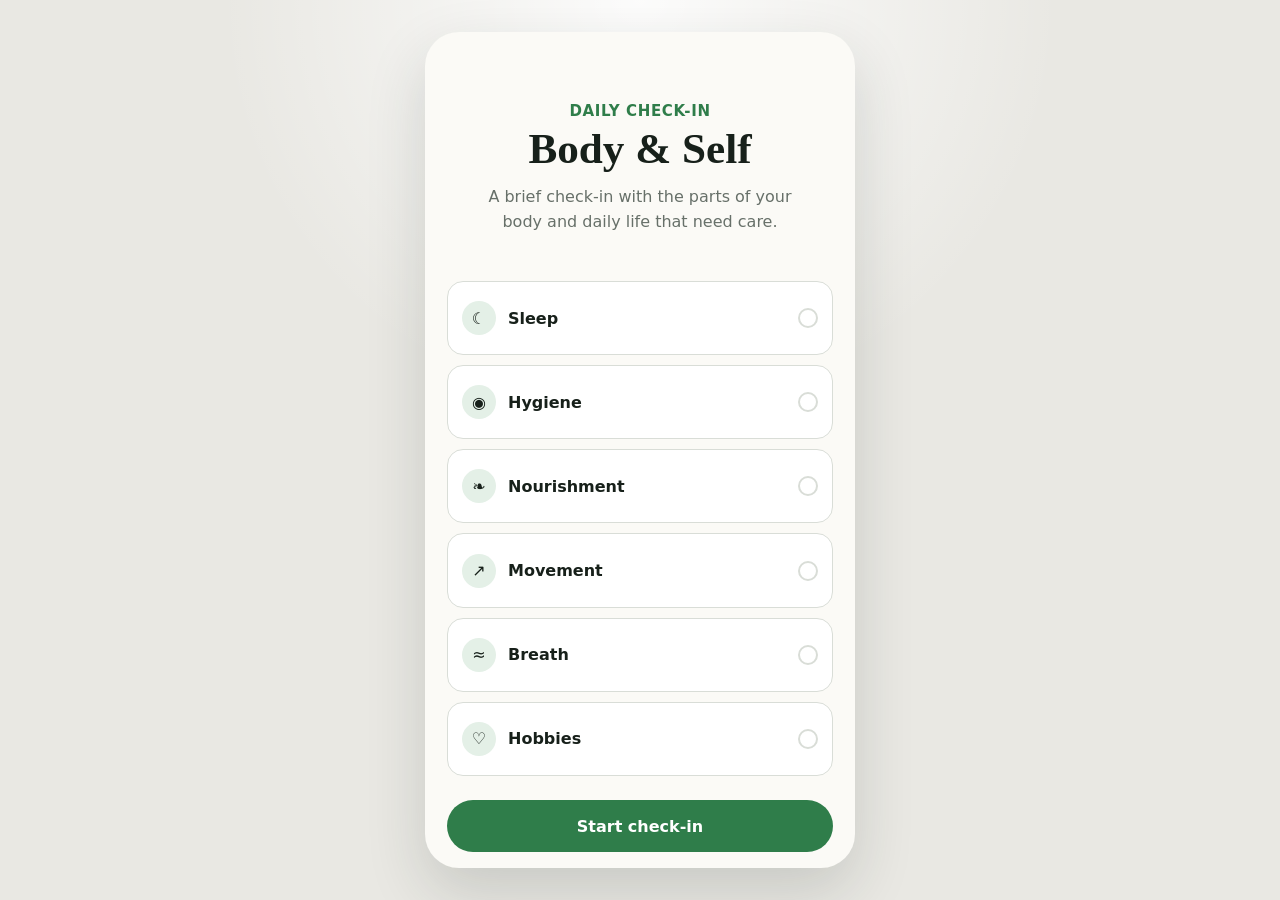
==== commit 76766e28: "Load bar-first initial flow" ====
--- a/index.html
+++ b/index.html
@@ -118,6 +118,7 @@
     </div>
 
     <script src="app.js"></script>
+    <script src="initial-run-order.js"></script>
     <script src="slider.js"></script>
   </body>
 </html>
--- a/flow.css
+++ b/flow.css
@@ -25,21 +25,20 @@
   flex-direction: column;
 }
 
-.stage-eyebrow {
-  margin: 0 0 7px;
-  color: var(--green);
-  font-size: .78rem;
-  font-weight: 750;
-  letter-spacing: .06em;
-  text-transform: uppercase;
-}
-
-.stage-support {
+.setup-copy {
   max-width: 36ch;
-  margin: 12px auto 0;
-  color: var(--muted);
-  font-size: .94rem;
+  margin: -12px auto 24px;
+  color: var(--muted);
   line-height: 1.48;
+  text-align: center;
+}
+
+.setup-copy p {
+  margin-bottom: 12px;
+}
+
+.setup-copy p:last-child {
+  margin-bottom: 0;
 }
 
 .setup-panel .ritual-section {
@@ -51,51 +50,38 @@
 
 .rating-panel {
   justify-content: flex-start;
-  padding-top: clamp(8px, 2.5vh, 24px);
+  padding-top: clamp(12px, 3vh, 28px);
 }
 
 .rating-panel .slider-block {
   margin-bottom: 18px;
 }
 
-.previous-answer {
+.rating-context {
+  display: grid;
+  gap: 7px;
+  text-align: center;
+}
+
+.rating-context__line {
   margin: 0;
   color: var(--muted);
   font-size: .88rem;
-  text-align: center;
+}
+
+#current-answer {
+  color: var(--green-dark);
+  font-weight: 700;
 }
 
 .stage-actions {
   display: flex;
   flex: 0 0 auto;
-  gap: 10px;
   padding-top: 8px;
 }
 
 .stage-actions .primary-button {
   margin-top: 0;
-}
-
-.stage-actions--split .primary-button {
-  flex: 1.6 1 0;
-  width: auto;
-}
-
-.tertiary-button {
-  min-height: 52px;
-  flex: 1 1 0;
-  padding: 0 18px;
-  border: 1px solid var(--line);
-  border-radius: 999px;
-  background: transparent;
-  color: var(--muted);
-  font-weight: 700;
-}
-
-.tertiary-button:hover {
-  border-color: #aeb5af;
-  background: #efefe9;
-  color: var(--text);
 }
 
 .empty-state {
@@ -108,67 +94,21 @@
   text-align: center;
 }
 
-.category-row__dot--saved {
-  display: grid;
-  place-items: center;
-  border-color: var(--green);
-  background: var(--green-soft);
-  color: var(--green-dark);
-  font-size: .75rem;
-  font-weight: 800;
-}
-
-.reflection-panel {
+.reflection-sheet {
+  max-height: min(90svh, 760px);
   overflow-y: auto;
-  overscroll-behavior: contain;
-  padding: 1px;
-}
-
-.change-summary {
-  display: grid;
-  grid-template-columns: minmax(0, 1fr) auto minmax(0, 1fr);
-  align-items: center;
-  gap: 10px;
-  margin-bottom: 24px;
-}
-
-.change-summary__item {
-  min-width: 0;
-  padding: 13px 12px;
-  border: 1px solid var(--line);
-  border-radius: 15px;
-  background: var(--surface-strong);
-  text-align: center;
-}
-
-.change-summary__item span {
-  display: block;
-  margin-bottom: 4px;
-  color: var(--muted);
-  font-size: .75rem;
-}
-
-.change-summary__item strong {
-  display: block;
-  overflow-wrap: anywhere;
-  color: var(--green-dark);
-  font-size: .9rem;
-  line-height: 1.25;
-}
-
-.change-summary__arrow {
-  color: var(--muted);
-  font-size: 1.1rem;
-}
-
-.reflection-heading {
-  margin-bottom: 10px;
+}
+
+.reflection-question {
+  margin: 0 0 18px;
+  color: var(--muted);
+  line-height: 1.48;
 }
 
 .reflection-options {
   display: grid;
   gap: 8px;
-  margin-bottom: 20px;
+  margin-bottom: 14px;
 }
 
 .reflection-option {
@@ -212,8 +152,12 @@
   background: var(--green);
 }
 
-.reflection-label {
-  margin-top: auto;
+.reflection-note-toggle {
+  margin-bottom: 14px;
+}
+
+.reflection-note-wrap {
+  margin-bottom: 14px;
 }
 
 .reflection-note {
@@ -224,24 +168,62 @@
   line-height: 1.4;
 }
 
+.reflection-outcomes {
+  display: flex;
+  gap: 8px;
+  margin-bottom: 18px;
+}
+
+.outcome-button {
+  min-height: 42px;
+  flex: 1 1 0;
+  border: 1px solid var(--line);
+  border-radius: 999px;
+  background: transparent;
+  color: var(--muted);
+  font-weight: 700;
+}
+
+.outcome-button[aria-pressed="true"] {
+  border-color: var(--green);
+  background: var(--green-soft);
+  color: var(--green-dark);
+}
+
+.reflection-actions {
+  display: flex;
+  gap: 10px;
+}
+
+.reflection-actions .primary-button {
+  flex: 1.6 1 0;
+  width: auto;
+  margin-top: 0;
+}
+
+.tertiary-button {
+  min-height: 52px;
+  flex: 1 1 0;
+  padding: 0 18px;
+  border: 1px solid var(--line);
+  border-radius: 999px;
+  background: transparent;
+  color: var(--muted);
+  font-weight: 700;
+}
+
+.tertiary-button:hover {
+  border-color: #aeb5af;
+  background: #efefe9;
+  color: var(--text);
+}
+
 @media (max-height: 700px) {
-  .stage-support {
-    margin-top: 7px;
+  .setup-copy {
+    margin-top: -8px;
+    margin-bottom: 14px;
     font-size: .86rem;
     line-height: 1.35;
-  }
-
-  .change-summary {
-    margin-bottom: 14px;
-  }
-
-  .change-summary__item {
-    padding: 9px;
-  }
-
-  .reflection-options {
-    gap: 6px;
-    margin-bottom: 12px;
   }
 
   .reflection-option {
@@ -258,26 +240,3 @@
     min-height: 44px;
   }
 }
-
-@media (max-height: 600px) {
-  .stage-eyebrow {
-    margin-bottom: 4px;
-    font-size: .7rem;
-  }
-
-  .stage-support {
-    font-size: .8rem;
-  }
-
-  .change-summary {
-    margin-bottom: 9px;
-  }
-
-  .reflection-note {
-    min-height: 54px;
-  }
-
-  .tertiary-button {
-    min-height: 40px;
-  }
-}
